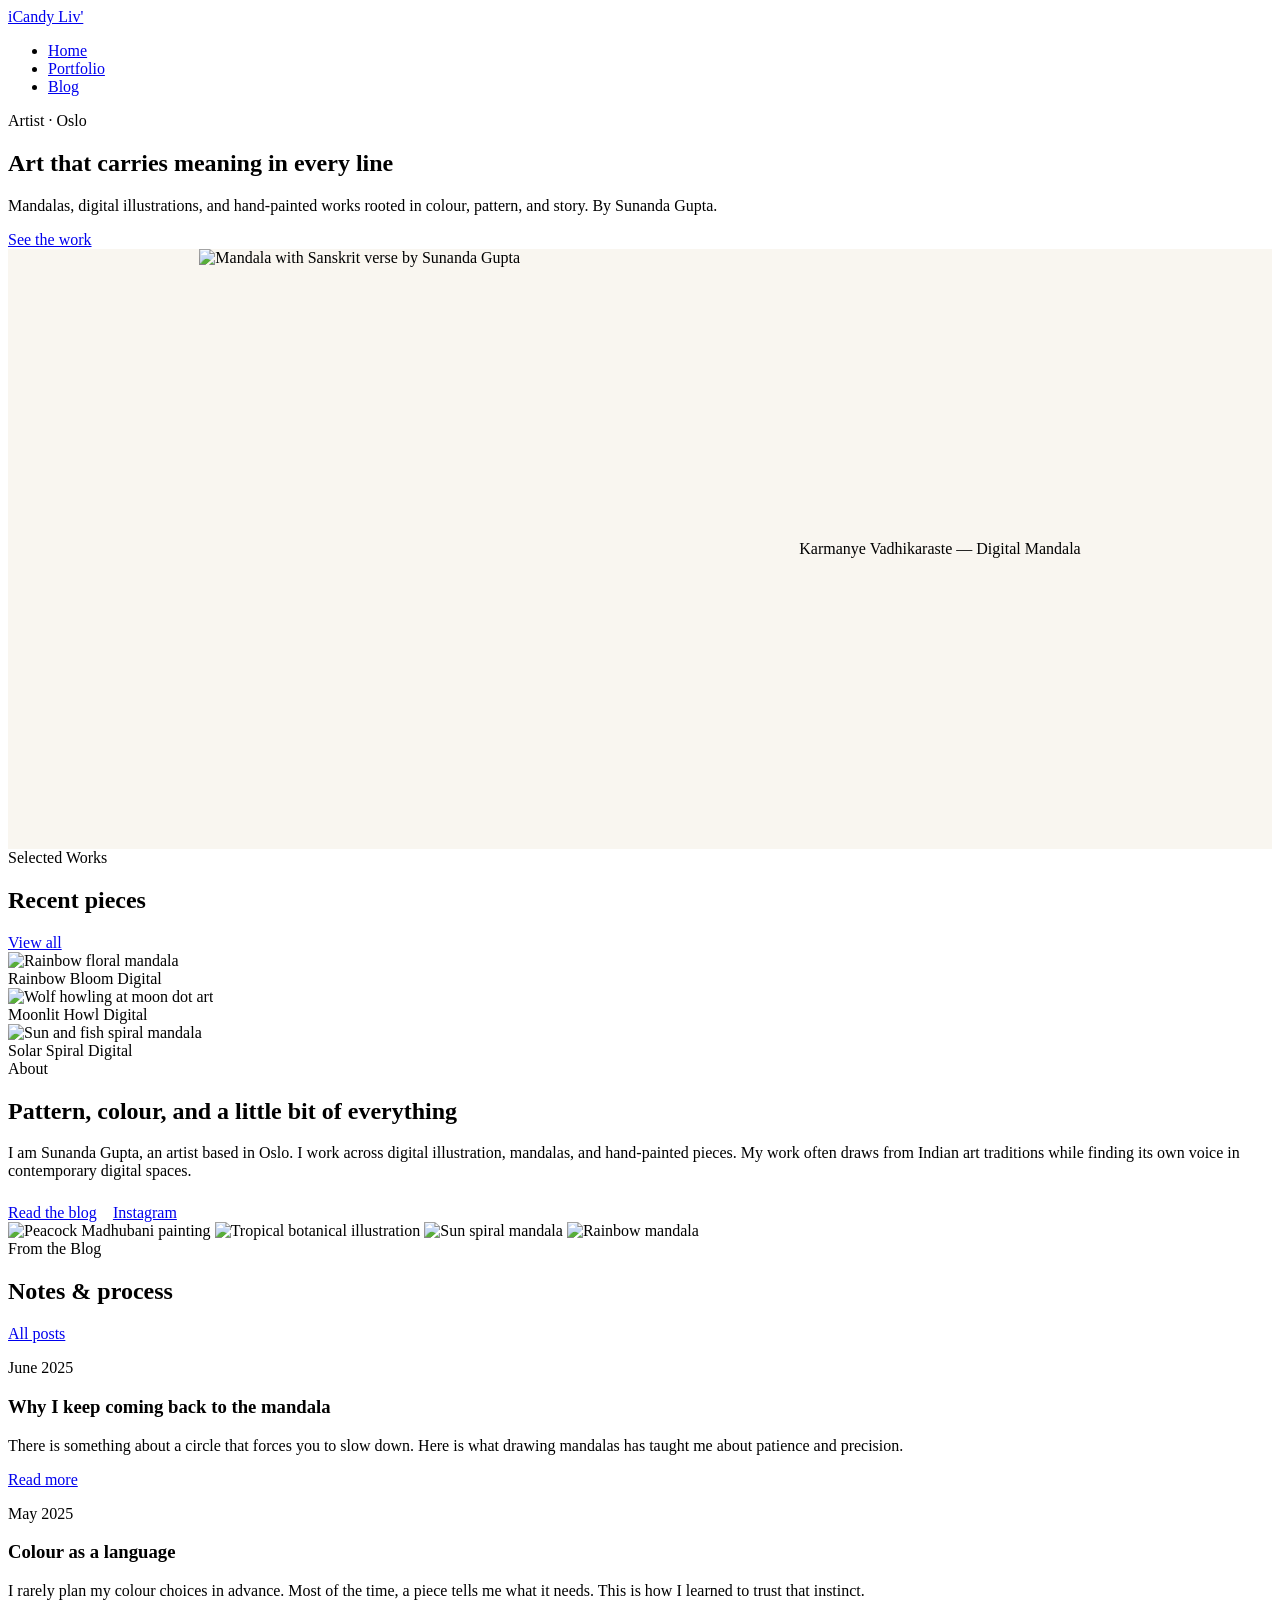
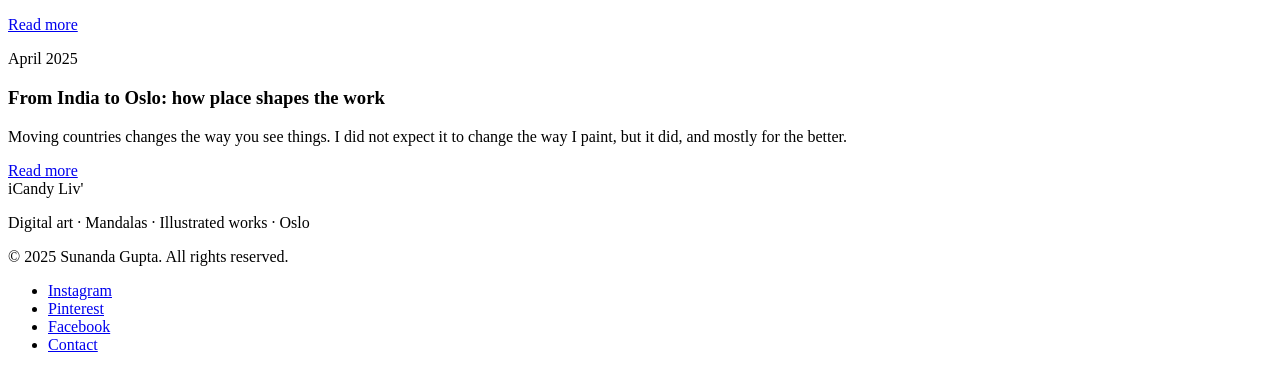
==== index.html @ 39a33617 "new changes with 4 new images" ====
<!DOCTYPE html>
<html lang="en">
<head>
  <meta charset="UTF-8" />
  <meta name="viewport" content="width=device-width, initial-scale=1.0" />
  <title>Sunanda Gupta — iCandy Liv' | Digital Art & Mandalas</title>
  <meta name="description" content="Digital art, mandalas, and illustrated works by Sunanda Gupta. Portfolio and blog." />
  <meta name="keywords" content="icandy liv, art, mandala, digital illustration, Sunanda Gupta, digital art, artwork" />
  <meta name="author" content="Sunanda Gupta" />
  <meta property="og:title" content="iCandy Liv' - Digital Art & Mandalas by Sunanda Gupta" />
  <meta property="og:description" content="Digital art, mandalas, and illustrated works by Sunanda Gupta. Portfolio and blog." />
  <meta property="og:url" content="https://sunandapgupta.github.io/IcandyLiv/" />
  <meta property="og:type" content="website" />
  <meta name="twitter:card" content="summary_large_image" />
  <meta name="twitter:title" content="iCandy Liv' - Digital Art & Mandalas" />
  <meta name="twitter:description" content="Digital art, mandalas, and illustrated works by Sunanda Gupta" />
  <link rel="preconnect" href="https://fonts.googleapis.com" />
  <link rel="preconnect" href="https://fonts.gstatic.com" crossorigin />
  <link href="https://fonts.googleapis.com/css2?family=Cormorant+Garamond:ital,wght@0,300;0,400;0,600;1,300;1,400&family=DM+Sans:wght@400;500;600&display=swap" rel="stylesheet" />
  <link rel="stylesheet" href="css/style.css" />
</head>
<body>

  <nav>
    <a href="index.html" class="nav-logo">iCandy Liv'</a>
    <ul class="nav-links">
      <li><a href="index.html" class="active">Home</a></li>
      <li><a href="portfolio.html">Portfolio</a></li>
      <li><a href="blog.html">Blog</a></li>
    </ul>
  </nav>

  <!-- HERO -->
  <section class="hero container">
    <div class="hero-text">
      <span class="eyebrow">Artist · Oslo</span>
      <h1>Art that carries meaning in every line</h1>
      <p>Mandalas, digital illustrations, and hand-painted works rooted in colour, pattern, and story. By Sunanda Gupta.</p>
      <a href="portfolio.html" class="btn btn-clay">See the work</a>
    </div>
    <div class="hero-image" style="display:flex;align-items:center;justify-content:center;background:#f9f6f0;">
      <div style="position:relative;width:100%;max-width:600px;aspect-ratio:1;">
        <img src="images/IMG_6797.jpg" alt="Mandala with Sanskrit verse by Sunanda Gupta" oncontextmenu="return false;" draggable="false" style="width:100%;height:100%;object-fit:contain;display:block;" />
      </div>
      <span class="art-label">Karmanye Vadhikaraste — Digital Mandala</span>
    </div>
  </section>

  <!-- SELECTED WORKS -->
  <section>
    <div class="container">
      <div class="section-header">
        <div>
          <span class="eyebrow">Selected Works</span>
          <h2>Recent pieces</h2>
        </div>
        <a href="portfolio.html" class="btn">View all</a>
      </div>

      <div class="portfolio-grid">
        <article class="art-card">
          <div class="art-thumb">
            <img src="images/IMG_007.jpg" alt="Rainbow floral mandala" style="width:100%;height:100%;object-fit:cover;" />
          </div>
          <div class="art-info">
            <span class="art-title">Rainbow Bloom</span>
            <span class="art-medium">Digital</span>
          </div>
        </article>

        <article class="art-card">
          <div class="art-thumb">
            <img src="images/IMG_4028.jpg" alt="Wolf howling at moon dot art" style="width:100%;height:100%;object-fit:cover;" />
          </div>
          <div class="art-info">
            <span class="art-title">Moonlit Howl</span>
            <span class="art-medium">Digital</span>
          </div>
        </article>

        <article class="art-card">
          <div class="art-thumb">
            <img src="images/IMG_6643.jpg" alt="Sun and fish spiral mandala" style="width:100%;height:100%;object-fit:cover;" />
          </div>
          <div class="art-info">
            <span class="art-title">Solar Spiral</span>
            <span class="art-medium">Digital</span>
          </div>
        </article>
      </div>
    </div>
  </section>

  <!-- ABOUT STRIP -->
  <div class="about-strip">
    <div class="container">
      <div>
        <span class="eyebrow">About</span>
        <h2>Pattern, colour, and a little bit of everything</h2>
        <p>I am Sunanda Gupta, an artist based in Oslo. I work across digital illustration, mandalas, and hand-painted pieces. My work often draws from Indian art traditions while finding its own voice in contemporary digital spaces.</p>
        <div style="display:flex;gap:1rem;flex-wrap:wrap;margin-top:1.5rem;">
          <a href="blog.html" class="btn">Read the blog</a>
          <a href="https://www.instagram.com/icandyliv/" target="_blank" rel="noopener" class="btn">Instagram</a>
        </div>
      </div>
      <div class="about-media">
        <img src="images/IMG_0175.jpg" alt="Peacock Madhubani painting" style="width:100%;aspect-ratio:1;object-fit:cover;" />
        <img src="images/IMG_6646.jpg" alt="Tropical botanical illustration" style="width:100%;aspect-ratio:1;object-fit:cover;" />
        <img src="images/IMG_6643.jpg" alt="Sun spiral mandala" style="width:100%;aspect-ratio:1;object-fit:cover;" />
        <img src="images/IMG_007.jpg" alt="Rainbow mandala" style="width:100%;aspect-ratio:1;object-fit:cover;" />
      </div>
    </div>
  </div>

  <!-- BLOG PREVIEW -->
  <section>
    <div class="container">
      <div class="section-header">
        <div>
          <span class="eyebrow">From the Blog</span>
          <h2>Notes &amp; process</h2>
        </div>
        <a href="blog.html" class="btn">All posts</a>
      </div>

      <div class="blog-grid">
        <article class="blog-card">
          <p class="blog-date">June 2025</p>
          <h3>Why I keep coming back to the mandala</h3>
          <p>There is something about a circle that forces you to slow down. Here is what drawing mandalas has taught me about patience and precision.</p>
          <a href="blog/post-1.html" class="read-more">Read more</a>
        </article>

        <article class="blog-card">
          <p class="blog-date">May 2025</p>
          <h3>Colour as a language</h3>
          <p>I rarely plan my colour choices in advance. Most of the time, a piece tells me what it needs. This is how I learned to trust that instinct.</p>
          <a href="blog/post-2.html" class="read-more">Read more</a>
        </article>

        <article class="blog-card">
          <p class="blog-date">April 2025</p>
          <h3>From India to Oslo: how place shapes the work</h3>
          <p>Moving countries changes the way you see things. I did not expect it to change the way I paint, but it did, and mostly for the better.</p>
          <a href="blog/post-3.html" class="read-more">Read more</a>
        </article>
      </div>
    </div>
  </section>

  <!-- FOOTER -->
  <footer>
    <div class="container">
      <div class="footer-logo">iCandy Liv'</div>
      <p class="footer-tagline">Digital art · Mandalas · Illustrated works · Oslo</p>
      <div class="footer-inner">
        <span class="copyright">© 2025 Sunanda Gupta. All rights reserved.</span>
        <ul class="footer-links">
          <li><a href="https://www.instagram.com/icandyliv/" target="_blank" rel="noopener">Instagram</a></li>
          <li><a href="https://no.pinterest.com/guptasunanda19/" target="_blank" rel="noopener">Pinterest</a></li>
          <li><a href="https://www.facebook.com/icandyliv/" target="_blank" rel="noopener">Facebook</a></li>
          <li><a href="mailto:icandyliv@gmail.com">Contact</a></li>
        </ul>
      </div>
    </div>
  </footer>

<script>document.querySelectorAll("img").forEach(img=>{img.addEventListener("contextmenu",e=>e.preventDefault());img.setAttribute("draggable","false");});</script>
</body>
</html>
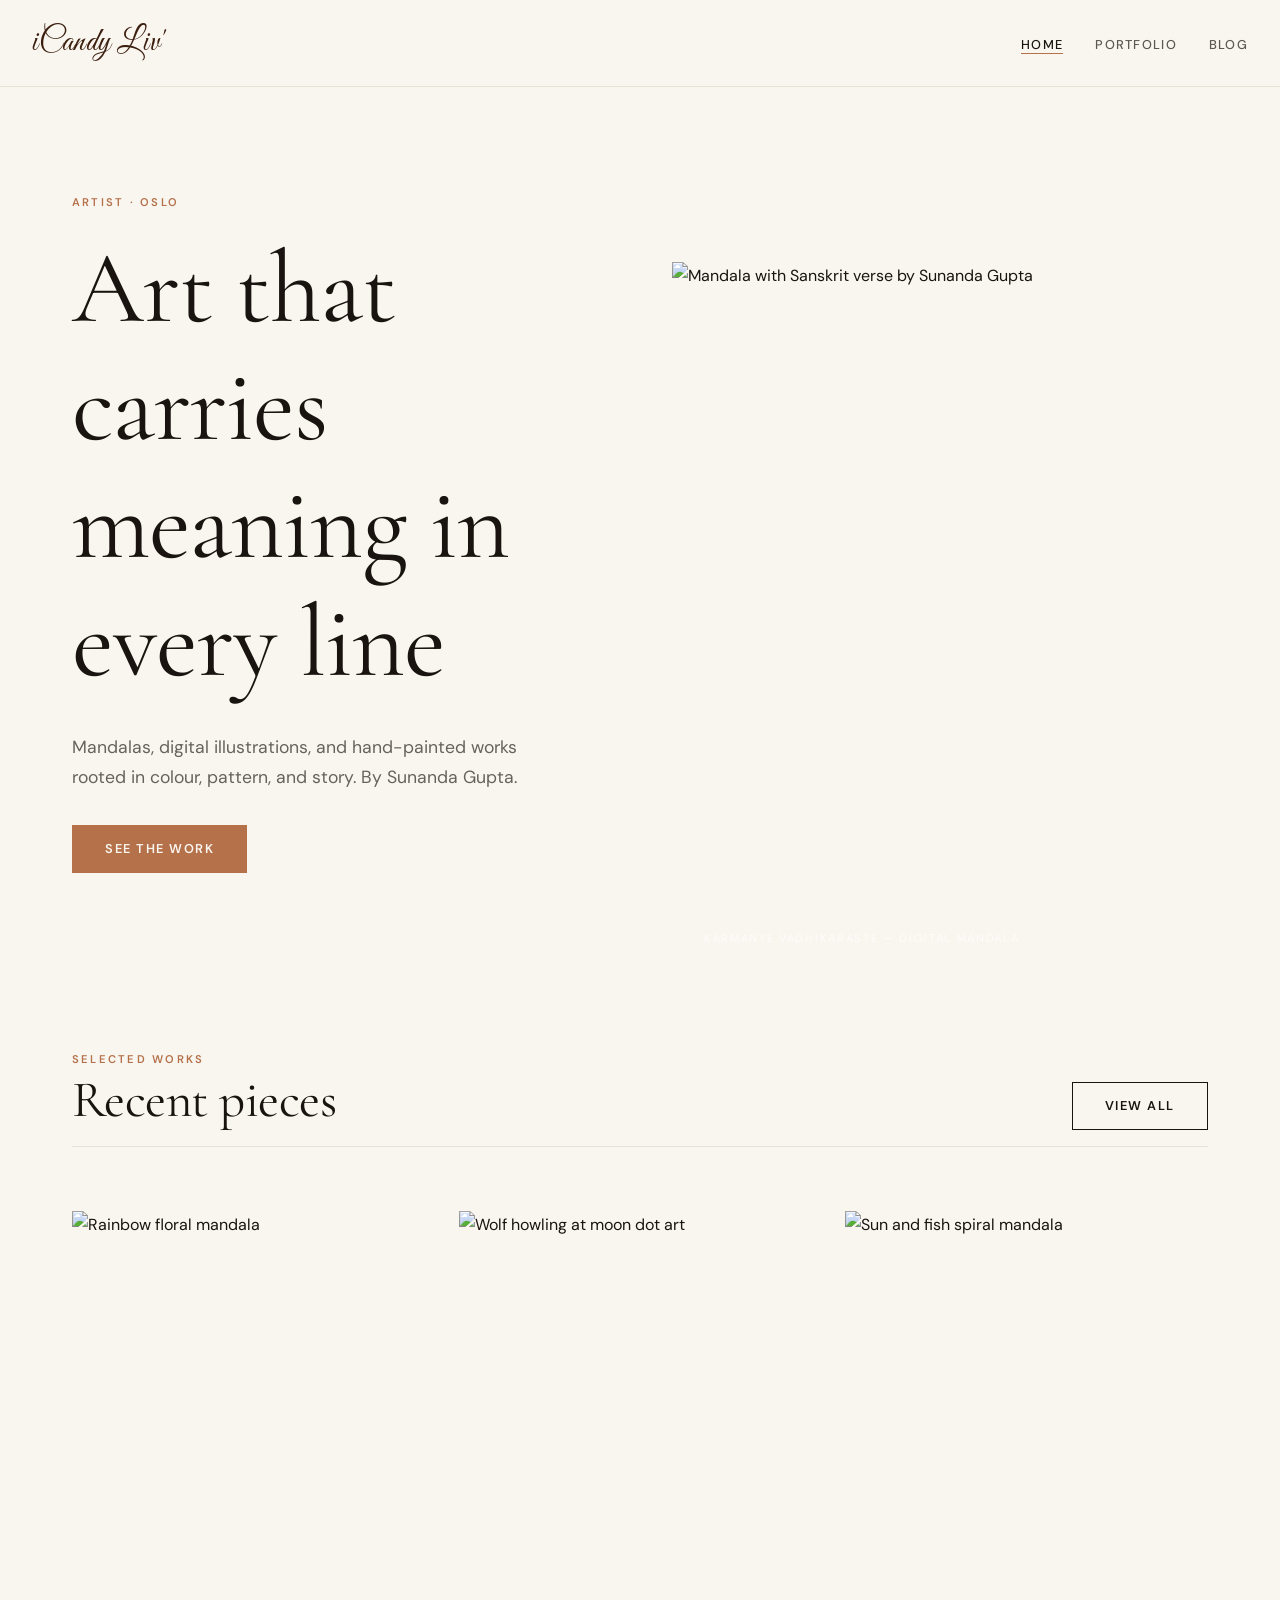
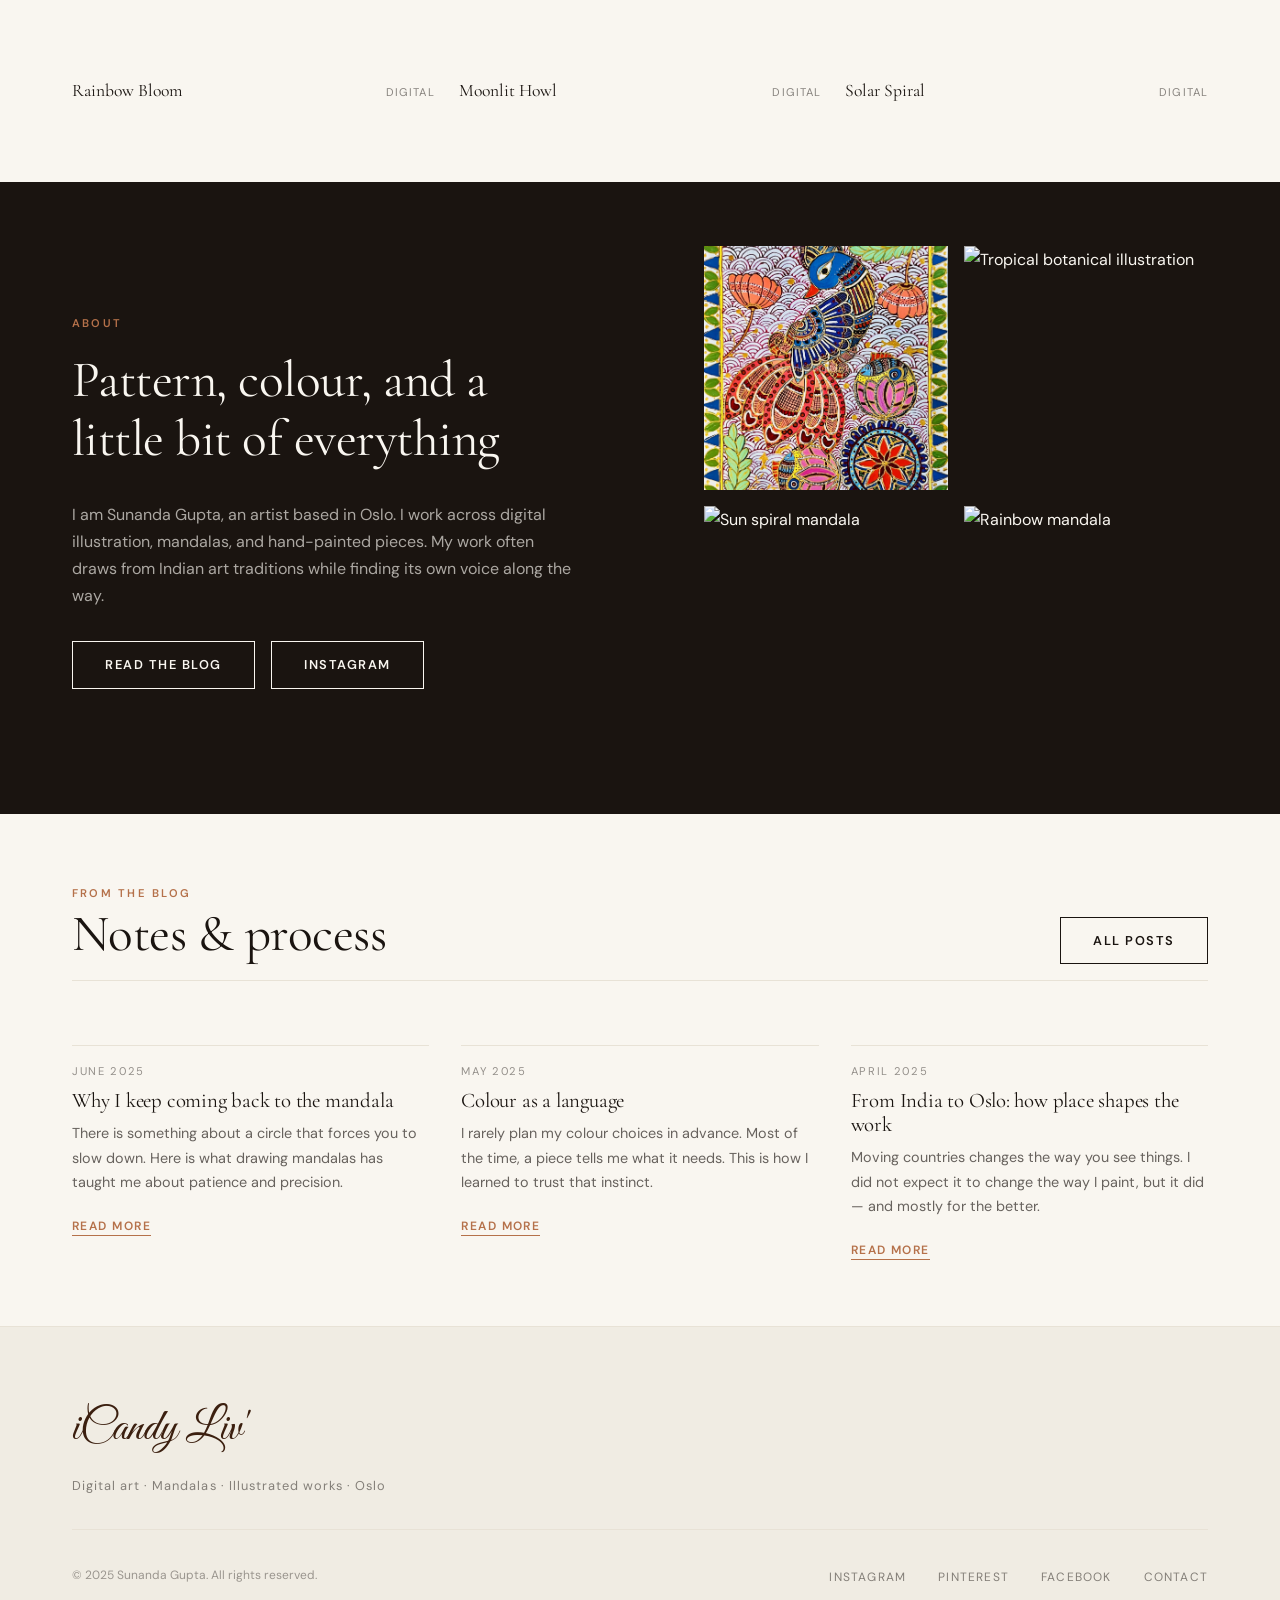
==== commit 8f24644f: "new changes with font and spelling" ====
--- a/index.html
+++ b/index.html
@@ -3,20 +3,12 @@
 <head>
   <meta charset="UTF-8" />
   <meta name="viewport" content="width=device-width, initial-scale=1.0" />
-  <title>Sunanda Gupta — iCandy Liv' | Digital Art & Mandalas</title>
+  <title>Sunanda Gupta — iCandy Liv'</title>
   <meta name="description" content="Digital art, mandalas, and illustrated works by Sunanda Gupta. Portfolio and blog." />
-  <meta name="keywords" content="icandy liv, art, mandala, digital illustration, Sunanda Gupta, digital art, artwork" />
-  <meta name="author" content="Sunanda Gupta" />
-  <meta property="og:title" content="iCandy Liv' - Digital Art & Mandalas by Sunanda Gupta" />
-  <meta property="og:description" content="Digital art, mandalas, and illustrated works by Sunanda Gupta. Portfolio and blog." />
-  <meta property="og:url" content="https://sunandapgupta.github.io/IcandyLiv/" />
-  <meta property="og:type" content="website" />
-  <meta name="twitter:card" content="summary_large_image" />
-  <meta name="twitter:title" content="iCandy Liv' - Digital Art & Mandalas" />
-  <meta name="twitter:description" content="Digital art, mandalas, and illustrated works by Sunanda Gupta" />
   <link rel="preconnect" href="https://fonts.googleapis.com" />
   <link rel="preconnect" href="https://fonts.gstatic.com" crossorigin />
-  <link href="https://fonts.googleapis.com/css2?family=Cormorant+Garamond:ital,wght@0,300;0,400;0,600;1,300;1,400&family=DM+Sans:wght@400;500;600&display=swap" rel="stylesheet" />
+  <link rel="preconnect" href="https://fonts.gstatic.com" crossorigin />
+  <link href="https://fonts.googleapis.com/css2?family=Great+Vibes&family=Cormorant+Garamond:ital,wght@0,300;0,400;0,600;1,300;1,400&family=DM+Sans:wght@400;500;600&display=swap" rel="stylesheet" />
   <link rel="stylesheet" href="css/style.css" />
 </head>
 <body>
@@ -40,7 +32,7 @@
     </div>
     <div class="hero-image" style="display:flex;align-items:center;justify-content:center;background:#f9f6f0;">
       <div style="position:relative;width:100%;max-width:600px;aspect-ratio:1;">
-        <img src="images/IMG_6797.jpg" alt="Mandala with Sanskrit verse by Sunanda Gupta" oncontextmenu="return false;" draggable="false" style="width:100%;height:100%;object-fit:contain;display:block;" />
+        <img src="images/IMG_6797.jpg" alt="Mandala with Sanskrit verse by Sunanda Gupta" oncontextmenu="return false;" draggable="false" style="width:100%;height:100%;object-fit:contain;display:block;pointer-events:none;" />
       </div>
       <span class="art-label">Karmanye Vadhikaraste — Digital Mandala</span>
     </div>
@@ -97,7 +89,7 @@
       <div>
         <span class="eyebrow">About</span>
         <h2>Pattern, colour, and a little bit of everything</h2>
-        <p>I am Sunanda Gupta, an artist based in Oslo. I work across digital illustration, mandalas, and hand-painted pieces. My work often draws from Indian art traditions while finding its own voice in contemporary digital spaces.</p>
+        <p>I am Sunanda Gupta, an artist based in Oslo. I work across digital illustration, mandalas, and hand-painted pieces. My work often draws from Indian art traditions while finding its own voice along the way.</p>
         <div style="display:flex;gap:1rem;flex-wrap:wrap;margin-top:1.5rem;">
           <a href="blog.html" class="btn">Read the blog</a>
           <a href="https://www.instagram.com/icandyliv/" target="_blank" rel="noopener" class="btn">Instagram</a>
@@ -141,7 +133,7 @@
         <article class="blog-card">
           <p class="blog-date">April 2025</p>
           <h3>From India to Oslo: how place shapes the work</h3>
-          <p>Moving countries changes the way you see things. I did not expect it to change the way I paint, but it did, and mostly for the better.</p>
+          <p>Moving countries changes the way you see things. I did not expect it to change the way I paint, but it did — and mostly for the better.</p>
           <a href="blog/post-3.html" class="read-more">Read more</a>
         </article>
       </div>
--- a/css/style.css
+++ b/css/style.css
@@ -0,0 +1,527 @@
+/* =========================================
+   DESIGN TOKENS
+   ========================================= */
+:root {
+  --ink: #1a1410;
+  --paper: #f9f6f0;
+  --dust: #e8e2d6;
+  --clay: #b5714a;
+  --mist: #8a9ba8;
+  --soft: #f0ece3;
+
+  --font-display: 'Cormorant Garamond', Georgia, serif;
+  --font-logo: 'Great Vibes', cursive;
+  --font-body: 'DM Sans', system-ui, sans-serif;
+
+  --space-xs: 0.5rem;
+  --space-sm: 1rem;
+  --space-md: 2rem;
+  --space-lg: 4rem;
+  --space-xl: 8rem;
+
+  --max-width: 1200px;
+  --radius: 2px;
+}
+
+/* =========================================
+   RESET & BASE
+   ========================================= */
+*, *::before, *::after { box-sizing: border-box; margin: 0; padding: 0; }
+
+html { scroll-behavior: smooth; }
+
+body {
+  font-family: var(--font-body);
+  background: var(--paper);
+  color: var(--ink);
+  font-size: 1rem;
+  line-height: 1.7;
+  -webkit-font-smoothing: antialiased;
+}
+
+img { display: block; max-width: 100%; }
+a { color: inherit; text-decoration: none; }
+
+/* =========================================
+   TYPOGRAPHY
+   ========================================= */
+h1, h2, h3, h4 {
+  font-family: var(--font-display);
+  font-weight: 400;
+  line-height: 1.15;
+  letter-spacing: -0.01em;
+}
+
+h1 { font-size: clamp(3rem, 8vw, 6.5rem); }
+h2 { font-size: clamp(2rem, 4vw, 3.5rem); }
+h3 { font-size: clamp(1.4rem, 2.5vw, 2rem); }
+
+.eyebrow {
+  font-family: var(--font-body);
+  font-size: 0.7rem;
+  font-weight: 600;
+  letter-spacing: 0.2em;
+  text-transform: uppercase;
+  color: var(--clay);
+}
+
+/* =========================================
+   LAYOUT
+   ========================================= */
+.container {
+  max-width: var(--max-width);
+  margin: 0 auto;
+  padding: 0 var(--space-md);
+}
+
+section { padding: var(--space-lg) 0; }
+
+/* =========================================
+   NAVIGATION
+   ========================================= */
+nav {
+  position: fixed;
+  top: 0;
+  left: 0;
+  right: 0;
+  z-index: 100;
+  padding: var(--space-sm) var(--space-md);
+  display: flex;
+  justify-content: space-between;
+  align-items: center;
+  background: rgba(249, 246, 240, 0.92);
+  backdrop-filter: blur(10px);
+  border-bottom: 1px solid var(--dust);
+}
+
+.nav-logo {
+  font-family: var(--font-logo);
+  font-size: 2rem;
+  color: #3b1f0f;
+  letter-spacing: 0.02em;
+}
+
+.nav-links {
+  display: flex;
+  gap: var(--space-md);
+  list-style: none;
+}
+
+.nav-links a {
+  font-size: 0.8rem;
+  font-weight: 500;
+  letter-spacing: 0.1em;
+  text-transform: uppercase;
+  color: var(--ink);
+  opacity: 0.7;
+  transition: opacity 0.2s;
+}
+
+.nav-links a:hover,
+.nav-links a.active { opacity: 1; }
+
+.nav-links a.active { border-bottom: 1.5px solid var(--clay); }
+
+/* =========================================
+   HERO
+   ========================================= */
+.hero {
+  min-height: 100vh;
+  display: grid;
+  grid-template-columns: 1fr 1fr;
+  align-items: center;
+  gap: var(--space-lg);
+  padding-top: 80px;
+}
+
+.hero-text { padding: var(--space-lg) 0; }
+
+.hero-text h1 {
+  margin: var(--space-sm) 0 var(--space-md);
+}
+
+.hero-text p {
+  font-size: 1.1rem;
+  color: var(--ink);
+  opacity: 0.65;
+  max-width: 40ch;
+  margin-bottom: var(--space-md);
+}
+
+.hero-image {
+  position: relative;
+  height: 100vh;
+  overflow: hidden;
+}
+
+.hero-image .placeholder-art {
+  width: 100%;
+  height: 100%;
+  background: linear-gradient(135deg, #d4a574 0%, #8a6540 30%, #3d2b1f 60%, #b5714a 100%);
+  position: relative;
+  display: flex;
+  align-items: center;
+  justify-content: center;
+}
+
+.hero-image .placeholder-art::after {
+  content: '';
+  position: absolute;
+  inset: 0;
+  background: url("data:image/svg+xml,%3Csvg viewBox='0 0 200 200' xmlns='http://www.w3.org/2000/svg'%3E%3Cfilter id='noise'%3E%3CfeTurbulence type='fractalNoise' baseFrequency='0.9' numOctaves='4' stitchTiles='stitch'/%3E%3C/filter%3E%3Crect width='100%25' height='100%25' filter='url(%23noise)' opacity='0.15'/%3E%3C/svg%3E");
+  opacity: 0.4;
+  mix-blend-mode: overlay;
+}
+
+.art-label {
+  position: absolute;
+  bottom: var(--space-md);
+  left: var(--space-md);
+  color: rgba(255,255,255,0.7);
+  font-size: 0.7rem;
+  letter-spacing: 0.15em;
+  text-transform: uppercase;
+}
+
+/* =========================================
+   BUTTONS
+   ========================================= */
+.btn {
+  display: inline-block;
+  padding: 0.75rem 2rem;
+  font-size: 0.8rem;
+  font-weight: 600;
+  letter-spacing: 0.12em;
+  text-transform: uppercase;
+  border: 1.5px solid var(--ink);
+  transition: all 0.2s;
+  cursor: pointer;
+}
+
+.btn:hover {
+  background: var(--ink);
+  color: var(--paper);
+}
+
+.btn-clay {
+  background: var(--clay);
+  color: var(--paper);
+  border-color: var(--clay);
+}
+
+.btn-clay:hover {
+  background: var(--ink);
+  border-color: var(--ink);
+  color: var(--paper);
+}
+
+/* =========================================
+   PORTFOLIO GRID
+   ========================================= */
+.section-header {
+  display: flex;
+  justify-content: space-between;
+  align-items: flex-end;
+  margin-bottom: var(--space-lg);
+  padding-bottom: var(--space-sm);
+  border-bottom: 1px solid var(--dust);
+}
+
+.portfolio-grid {
+  display: grid;
+  grid-template-columns: repeat(3, 1fr);
+  gap: 1.5rem;
+}
+
+.portfolio-grid.large {
+  grid-template-columns: repeat(2, 1fr);
+  gap: 2rem;
+}
+
+.art-card {
+  position: relative;
+  overflow: hidden;
+  cursor: pointer;
+}
+
+.art-card .art-thumb {
+  aspect-ratio: 4/5;
+  overflow: hidden;
+}
+
+.art-card .art-thumb .color-block {
+  width: 100%;
+  height: 100%;
+  transition: transform 0.5s cubic-bezier(0.25, 0.46, 0.45, 0.94);
+}
+
+.art-card:hover .color-block { transform: scale(1.04); }
+
+.art-card .art-info {
+  padding: 0.75rem 0;
+  display: flex;
+  justify-content: space-between;
+  align-items: baseline;
+}
+
+.art-card .art-title {
+  font-family: var(--font-display);
+  font-size: 1.1rem;
+}
+
+.art-card .art-medium {
+  font-size: 0.7rem;
+  letter-spacing: 0.1em;
+  text-transform: uppercase;
+  opacity: 0.5;
+}
+
+/* Art color palettes for placeholder images */
+.c1 { background: linear-gradient(160deg, #c9956a, #7a4f3a, #2d1f15); }
+.c2 { background: linear-gradient(200deg, #8faab8, #4a6b7a, #1c3040); }
+.c3 { background: linear-gradient(140deg, #d4b896, #9c6e4a, #5c3a22); }
+.c4 { background: linear-gradient(170deg, #b8c9a8, #6b8a5e, #2d4228); }
+.c5 { background: linear-gradient(150deg, #c8a8b8, #8a5a7a, #3d1f30); }
+.c6 { background: linear-gradient(180deg, #d4c496, #a08840, #5c4a10); }
+
+/* =========================================
+   ABOUT STRIP
+   ========================================= */
+.about-strip {
+  background: var(--ink);
+  color: var(--paper);
+  padding: var(--space-lg) 0;
+}
+
+.about-strip .container {
+  display: grid;
+  grid-template-columns: 1fr 1fr;
+  gap: var(--space-xl);
+  align-items: center;
+}
+
+.about-strip h2 { color: var(--paper); margin: var(--space-sm) 0 var(--space-md); }
+.about-strip p { opacity: 0.65; margin-bottom: var(--space-md); }
+.about-strip .btn { border-color: var(--paper); color: var(--paper); }
+.about-strip .btn:hover { background: var(--paper); color: var(--ink); }
+
+.about-media {
+  display: grid;
+  grid-template-columns: 1fr 1fr;
+  gap: 1rem;
+}
+
+.about-swatch {
+  aspect-ratio: 1;
+  border-radius: var(--radius);
+}
+
+/* =========================================
+   BLOG SECTION
+   ========================================= */
+.blog-grid {
+  display: grid;
+  grid-template-columns: repeat(3, 1fr);
+  gap: var(--space-md);
+}
+
+.blog-card {
+  border-top: 1.5px solid var(--dust);
+  padding-top: var(--space-sm);
+}
+
+.blog-card .blog-date {
+  font-size: 0.7rem;
+  letter-spacing: 0.15em;
+  text-transform: uppercase;
+  opacity: 0.45;
+  margin-bottom: var(--space-xs);
+}
+
+.blog-card h3 {
+  font-size: 1.3rem;
+  margin-bottom: var(--space-xs);
+  transition: color 0.2s;
+}
+
+.blog-card:hover h3 { color: var(--clay); }
+
+.blog-card p {
+  font-size: 0.9rem;
+  opacity: 0.65;
+  margin-bottom: var(--space-sm);
+}
+
+.read-more {
+  font-size: 0.75rem;
+  font-weight: 600;
+  letter-spacing: 0.12em;
+  text-transform: uppercase;
+  color: var(--clay);
+  border-bottom: 1px solid var(--clay);
+  padding-bottom: 1px;
+}
+
+/* =========================================
+   FOOTER
+   ========================================= */
+footer {
+  background: var(--soft);
+  border-top: 1px solid var(--dust);
+  padding: var(--space-lg) 0 var(--space-md);
+}
+
+.footer-inner {
+  display: flex;
+  justify-content: space-between;
+  align-items: center;
+  padding-top: var(--space-md);
+  border-top: 1px solid var(--dust);
+  margin-top: var(--space-md);
+}
+
+.footer-logo {
+  font-family: var(--font-logo);
+  font-size: 2.8rem;
+  color: #3b1f0f;
+  margin-bottom: var(--space-xs);
+}
+
+.footer-tagline {
+  font-size: 0.8rem;
+  opacity: 0.5;
+  letter-spacing: 0.08em;
+}
+
+.footer-links {
+  list-style: none;
+  display: flex;
+  gap: var(--space-md);
+}
+
+.footer-links a {
+  font-size: 0.75rem;
+  letter-spacing: 0.1em;
+  text-transform: uppercase;
+  opacity: 0.5;
+  transition: opacity 0.2s;
+}
+
+.footer-links a:hover { opacity: 1; }
+
+.copyright {
+  font-size: 0.75rem;
+  opacity: 0.4;
+}
+
+/* =========================================
+   PAGE HEADER (portfolio/blog pages)
+   ========================================= */
+.page-header {
+  padding-top: calc(80px + var(--space-lg));
+  padding-bottom: var(--space-lg);
+  border-bottom: 1px solid var(--dust);
+  margin-bottom: var(--space-lg);
+}
+
+.page-header h1 {
+  font-size: clamp(2.5rem, 6vw, 5rem);
+  margin: var(--space-xs) 0 var(--space-sm);
+}
+
+.page-header p {
+  font-size: 1.1rem;
+  opacity: 0.6;
+  max-width: 50ch;
+}
+
+/* =========================================
+   FILTER TABS
+   ========================================= */
+.filter-tabs {
+  display: flex;
+  gap: var(--space-sm);
+  margin-bottom: var(--space-lg);
+  flex-wrap: wrap;
+}
+
+.filter-tab {
+  font-size: 0.75rem;
+  font-weight: 600;
+  letter-spacing: 0.1em;
+  text-transform: uppercase;
+  padding: 0.4rem 1.2rem;
+  border: 1.5px solid var(--dust);
+  cursor: pointer;
+  transition: all 0.2s;
+  background: none;
+  font-family: var(--font-body);
+}
+
+.filter-tab:hover,
+.filter-tab.active {
+  background: var(--ink);
+  color: var(--paper);
+  border-color: var(--ink);
+}
+
+/* =========================================
+   BLOG POST PAGE
+   ========================================= */
+.blog-post {
+  max-width: 680px;
+  margin: 0 auto;
+  padding-top: calc(80px + var(--space-lg));
+  padding-bottom: var(--space-xl);
+}
+
+.blog-post h1 {
+  font-size: clamp(2rem, 5vw, 4rem);
+  margin: var(--space-sm) 0 var(--space-md);
+}
+
+.post-meta {
+  display: flex;
+  gap: var(--space-md);
+  font-size: 0.75rem;
+  letter-spacing: 0.1em;
+  text-transform: uppercase;
+  opacity: 0.5;
+  margin-bottom: var(--space-lg);
+  padding-bottom: var(--space-md);
+  border-bottom: 1px solid var(--dust);
+}
+
+.blog-post .post-body h2 {
+  font-size: 1.8rem;
+  margin: var(--space-md) 0 var(--space-sm);
+}
+
+.blog-post .post-body p { margin-bottom: var(--space-sm); opacity: 0.8; }
+
+.blog-post .post-image {
+  width: 100%;
+  aspect-ratio: 16/9;
+  margin: var(--space-md) 0;
+}
+
+/* =========================================
+   RESPONSIVE
+   ========================================= */
+@media (max-width: 900px) {
+  .hero { grid-template-columns: 1fr; }
+  .hero-image { height: 60vw; }
+  .portfolio-grid { grid-template-columns: repeat(2, 1fr); }
+  .blog-grid { grid-template-columns: repeat(2, 1fr); }
+  .about-strip .container { grid-template-columns: 1fr; gap: var(--space-lg); }
+}
+
+@media (max-width: 600px) {
+  .portfolio-grid, .portfolio-grid.large, .blog-grid { grid-template-columns: 1fr; }
+  .nav-links { gap: var(--space-sm); }
+  .section-header { flex-direction: column; align-items: flex-start; gap: var(--space-sm); }
+}
+
+@media (prefers-reduced-motion: reduce) {
+  * { transition: none !important; transform: none !important; }
+}
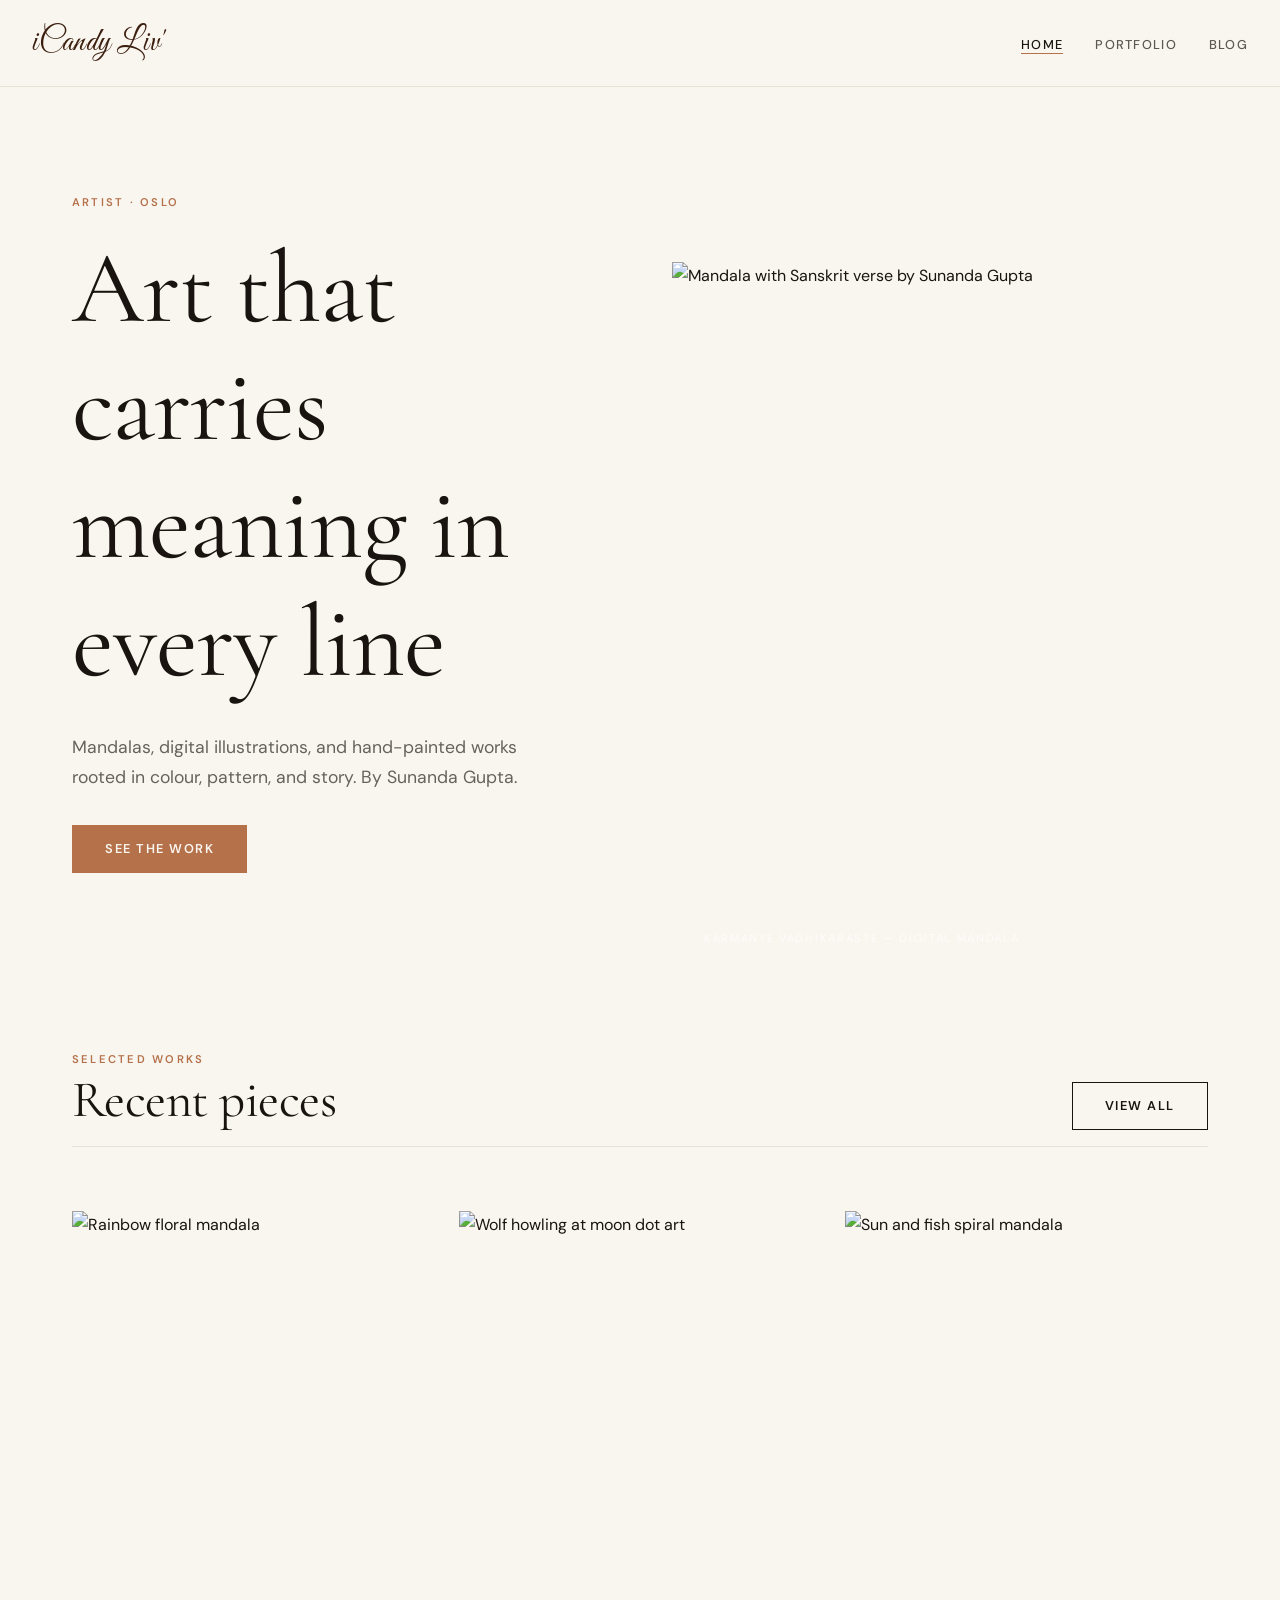
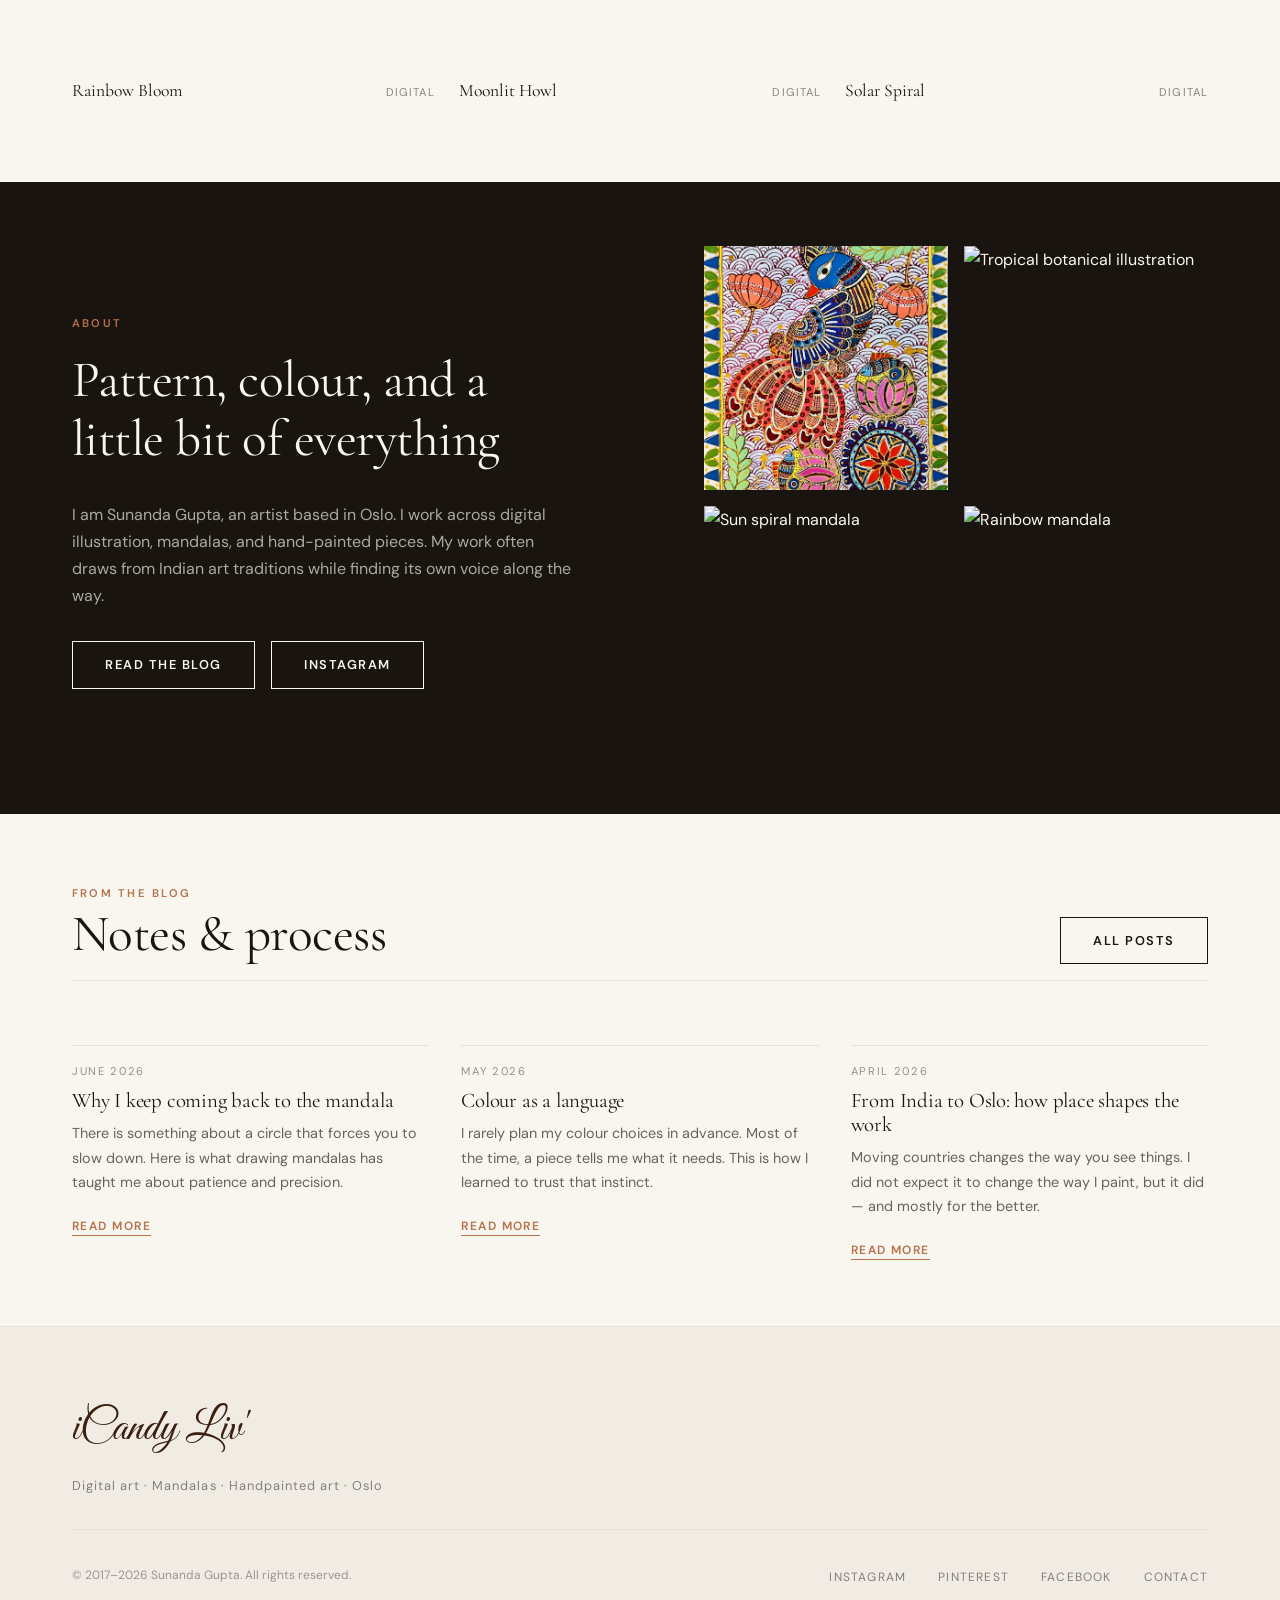
==== commit 210c81c2: "added since 2017 for copyright" ====
--- a/index.html
+++ b/index.html
@@ -2,9 +2,18 @@
 <html lang="en">
 <head>
   <meta charset="UTF-8" />
+  <link rel="icon" type="image/x-icon" href="favicon.ico" />
+  <link rel="icon" type="image/png" sizes="32x32" href="favicon-32.png" />
+  <link rel="apple-touch-icon" sizes="180x180" href="apple-touch-icon.png" />
   <meta name="viewport" content="width=device-width, initial-scale=1.0" />
   <title>Sunanda Gupta — iCandy Liv'</title>
-  <meta name="description" content="Digital art, mandalas, and illustrated works by Sunanda Gupta. Portfolio and blog." />
+  <meta name="description" content="Digital art, mandalas and handpainted works by Sunanda Gupta, based in Oslo. Explore the portfolio and read about the process behind each piece." />
+  <meta property="og:title" content="iCandy Liv' — Sunanda Gupta" />
+  <meta property="og:description" content="Digital art, mandalas and handpainted works by Sunanda Gupta, based in Oslo." />
+  <meta property="og:image" content="https://sunandapgupta.github.io/IcandyLiv/images/IMG_6797.jpg" />
+  <meta property="og:url" content="https://sunandapgupta.github.io/IcandyLiv/" />
+  <meta property="og:type" content="website" />
+  <meta property="og:site_name" content="iCandy Liv'" />
   <link rel="preconnect" href="https://fonts.googleapis.com" />
   <link rel="preconnect" href="https://fonts.gstatic.com" crossorigin />
   <link rel="preconnect" href="https://fonts.gstatic.com" crossorigin />
@@ -117,21 +126,21 @@
 
       <div class="blog-grid">
         <article class="blog-card">
-          <p class="blog-date">June 2025</p>
+          <p class="blog-date">June 2026</p>
           <h3>Why I keep coming back to the mandala</h3>
           <p>There is something about a circle that forces you to slow down. Here is what drawing mandalas has taught me about patience and precision.</p>
           <a href="blog/post-1.html" class="read-more">Read more</a>
         </article>
 
         <article class="blog-card">
-          <p class="blog-date">May 2025</p>
+          <p class="blog-date">May 2026</p>
           <h3>Colour as a language</h3>
           <p>I rarely plan my colour choices in advance. Most of the time, a piece tells me what it needs. This is how I learned to trust that instinct.</p>
           <a href="blog/post-2.html" class="read-more">Read more</a>
         </article>
 
         <article class="blog-card">
-          <p class="blog-date">April 2025</p>
+          <p class="blog-date">April 2026</p>
           <h3>From India to Oslo: how place shapes the work</h3>
           <p>Moving countries changes the way you see things. I did not expect it to change the way I paint, but it did — and mostly for the better.</p>
           <a href="blog/post-3.html" class="read-more">Read more</a>
@@ -144,9 +153,9 @@
   <footer>
     <div class="container">
       <div class="footer-logo">iCandy Liv'</div>
-      <p class="footer-tagline">Digital art · Mandalas · Illustrated works · Oslo</p>
+      <p class="footer-tagline">Digital art · Mandalas · Handpainted art · Oslo</p>
       <div class="footer-inner">
-        <span class="copyright">© 2025 Sunanda Gupta. All rights reserved.</span>
+        <span class="copyright">© 2017–2026 Sunanda Gupta. All rights reserved.</span>
         <ul class="footer-links">
           <li><a href="https://www.instagram.com/icandyliv/" target="_blank" rel="noopener">Instagram</a></li>
           <li><a href="https://no.pinterest.com/guptasunanda19/" target="_blank" rel="noopener">Pinterest</a></li>
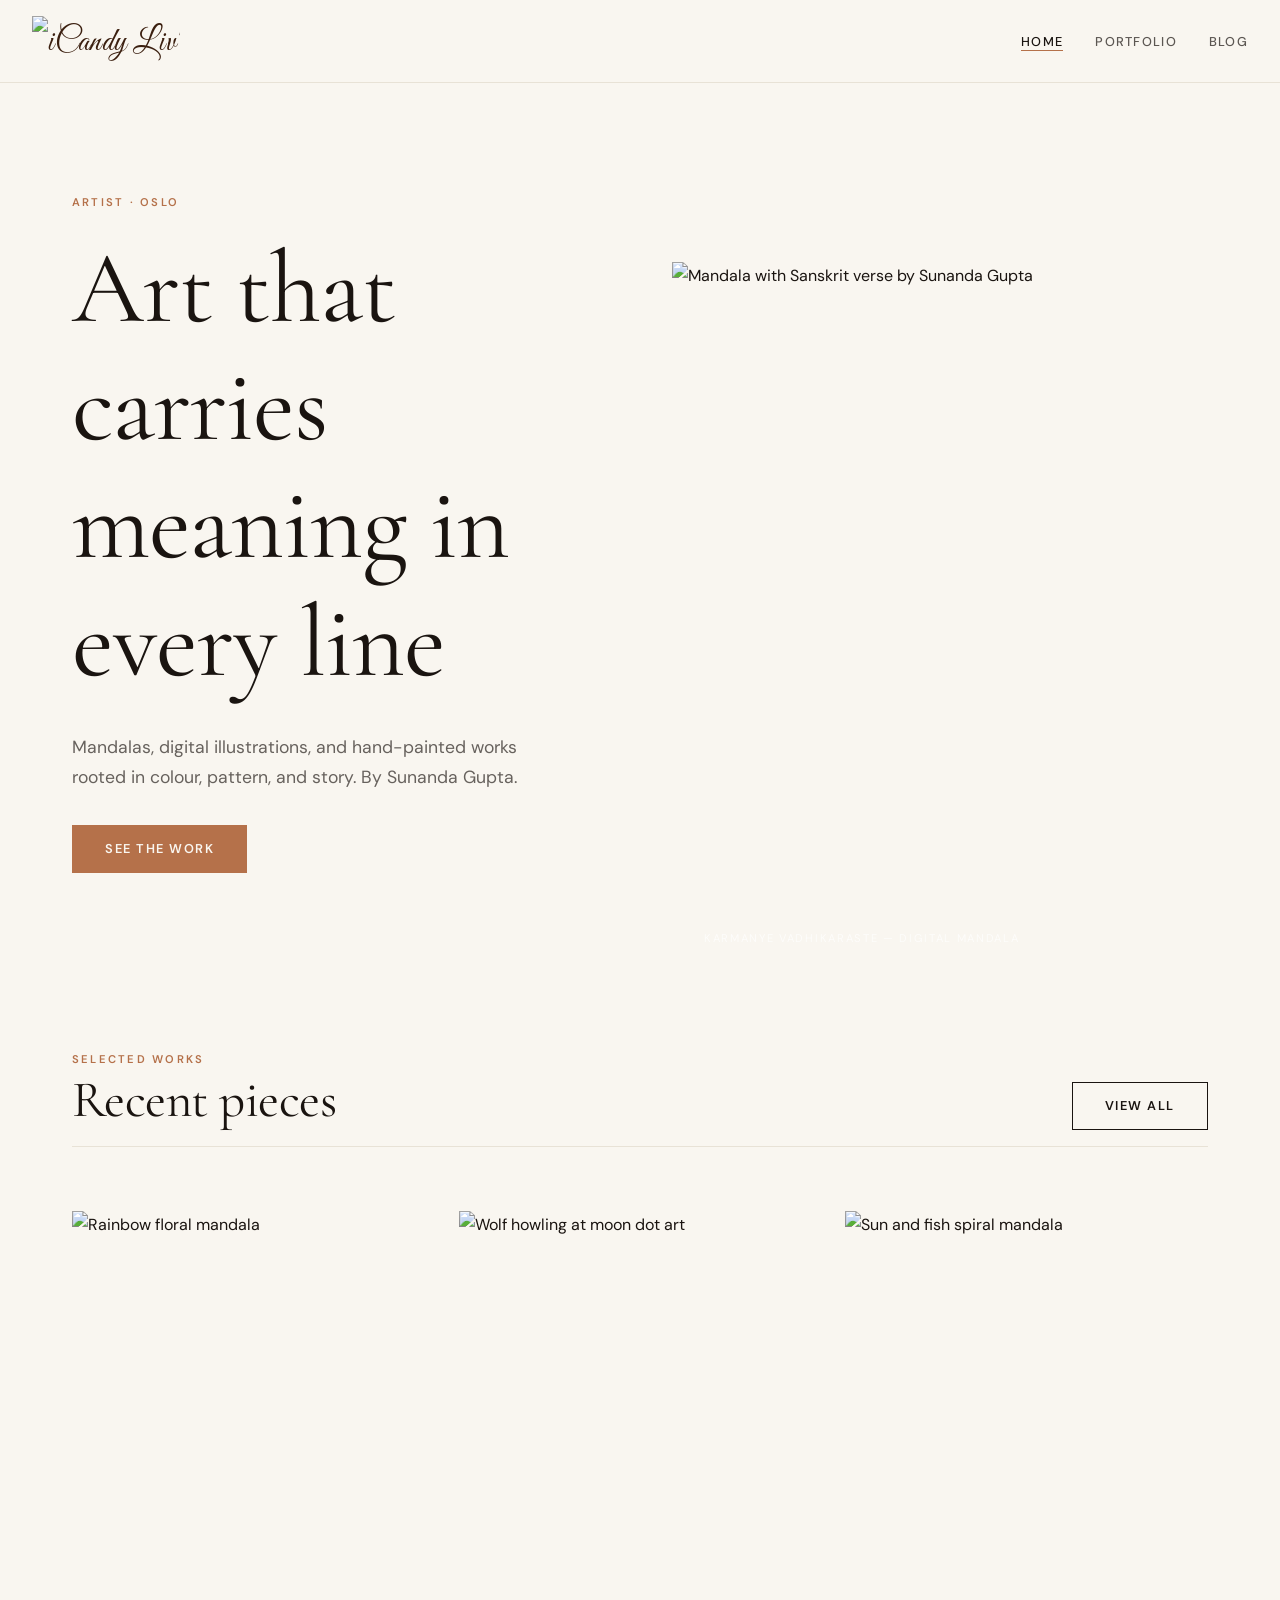
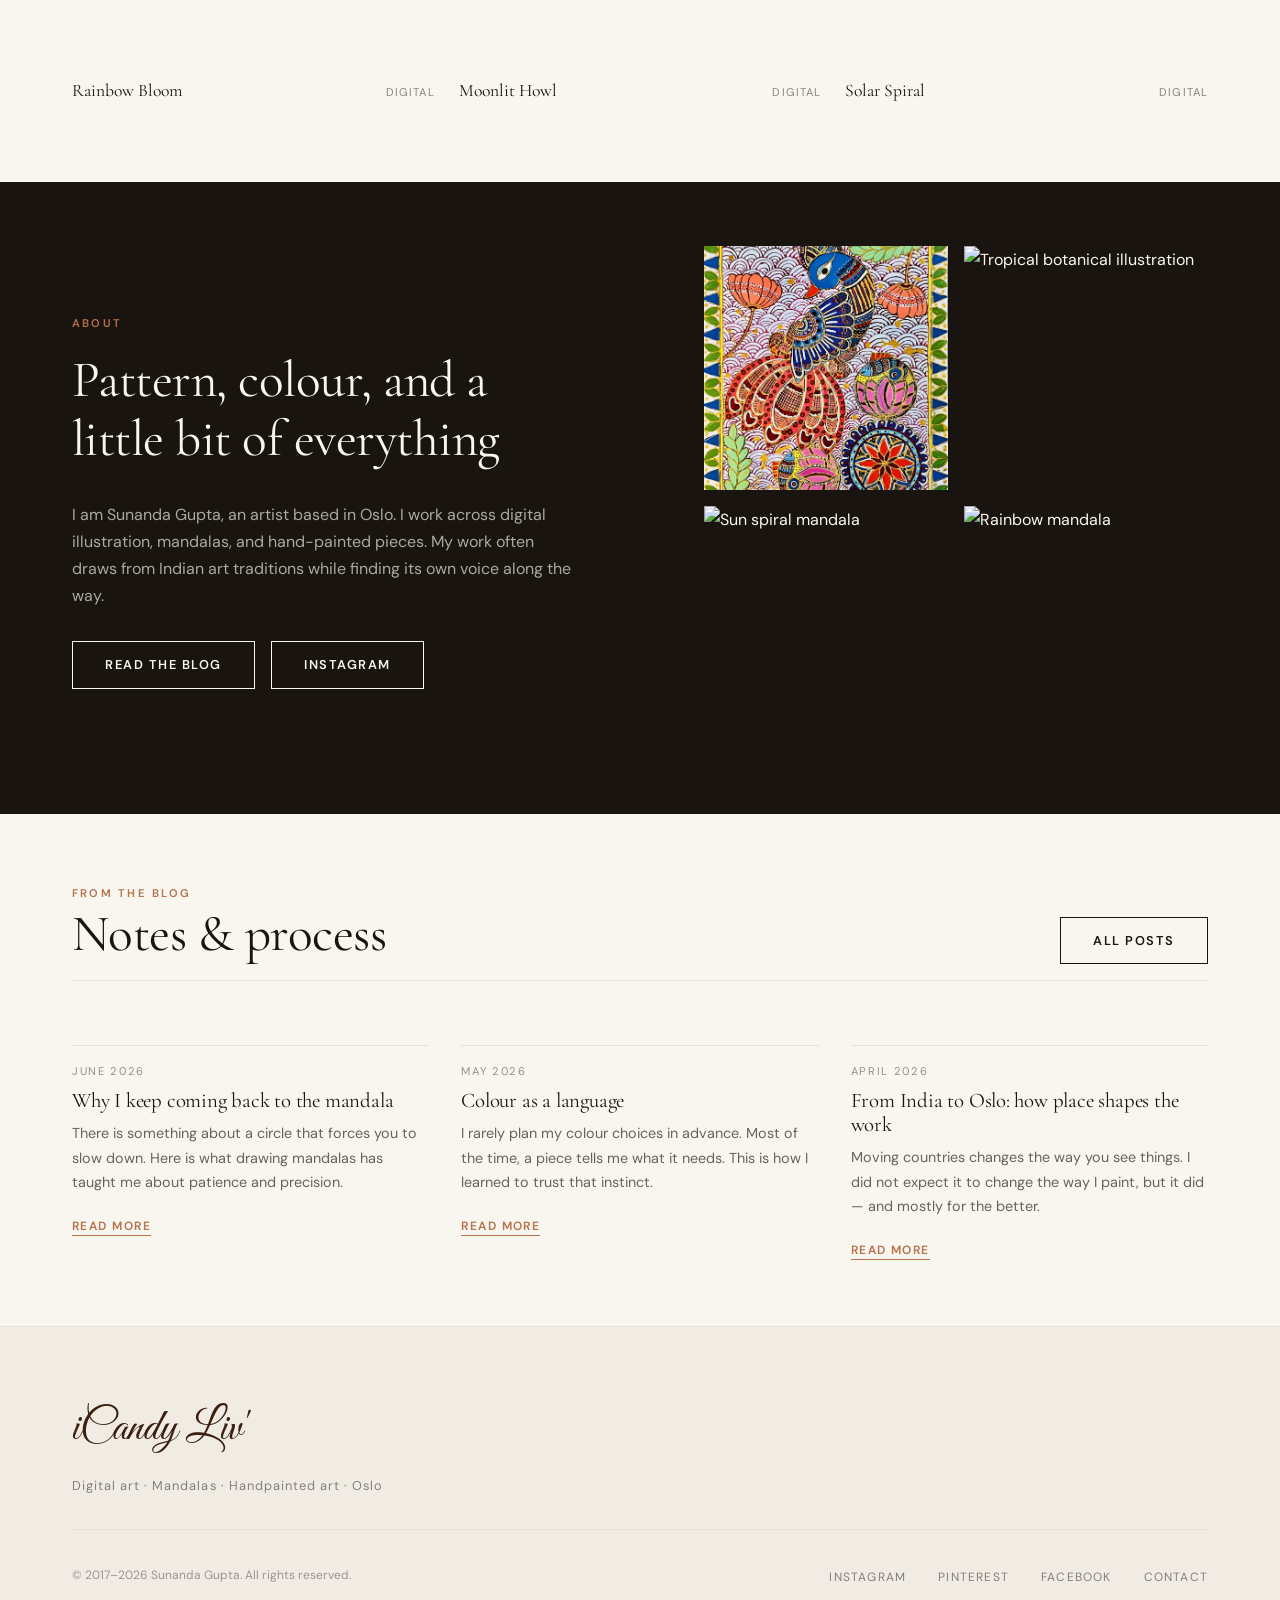
==== commit c5d65a75: "Replace text logo with image logo in navigation" ====
--- a/index.html
+++ b/index.html
@@ -6,9 +6,9 @@
   <link rel="icon" type="image/png" sizes="32x32" href="favicon-32.png" />
   <link rel="apple-touch-icon" sizes="180x180" href="apple-touch-icon.png" />
   <meta name="viewport" content="width=device-width, initial-scale=1.0" />
-  <title>Sunanda Gupta — iCandy Liv'</title>
+  <title>iCandy Liv'</title>
   <meta name="description" content="Digital art, mandalas and handpainted works by Sunanda Gupta, based in Oslo. Explore the portfolio and read about the process behind each piece." />
-  <meta property="og:title" content="iCandy Liv' — Sunanda Gupta" />
+  <meta property="og:title" content="iCandy Liv'" />
   <meta property="og:description" content="Digital art, mandalas and handpainted works by Sunanda Gupta, based in Oslo." />
   <meta property="og:image" content="https://sunandapgupta.github.io/IcandyLiv/images/IMG_6797.jpg" />
   <meta property="og:url" content="https://sunandapgupta.github.io/IcandyLiv/" />
@@ -23,7 +23,7 @@
 <body>
 
   <nav>
-    <a href="index.html" class="nav-logo">iCandy Liv'</a>
+    <a href="index.html" class="nav-logo"><img src="logo.png" alt="iCandy Liv'" style="height:50px;width:auto;" /></a>
     <ul class="nav-links">
       <li><a href="index.html" class="active">Home</a></li>
       <li><a href="portfolio.html">Portfolio</a></li>
--- a/css/style.css
+++ b/css/style.css
@@ -501,7 +501,6 @@
 
 .blog-post .post-image {
   width: 100%;
-  aspect-ratio: 16/9;
   margin: var(--space-md) 0;
 }
 
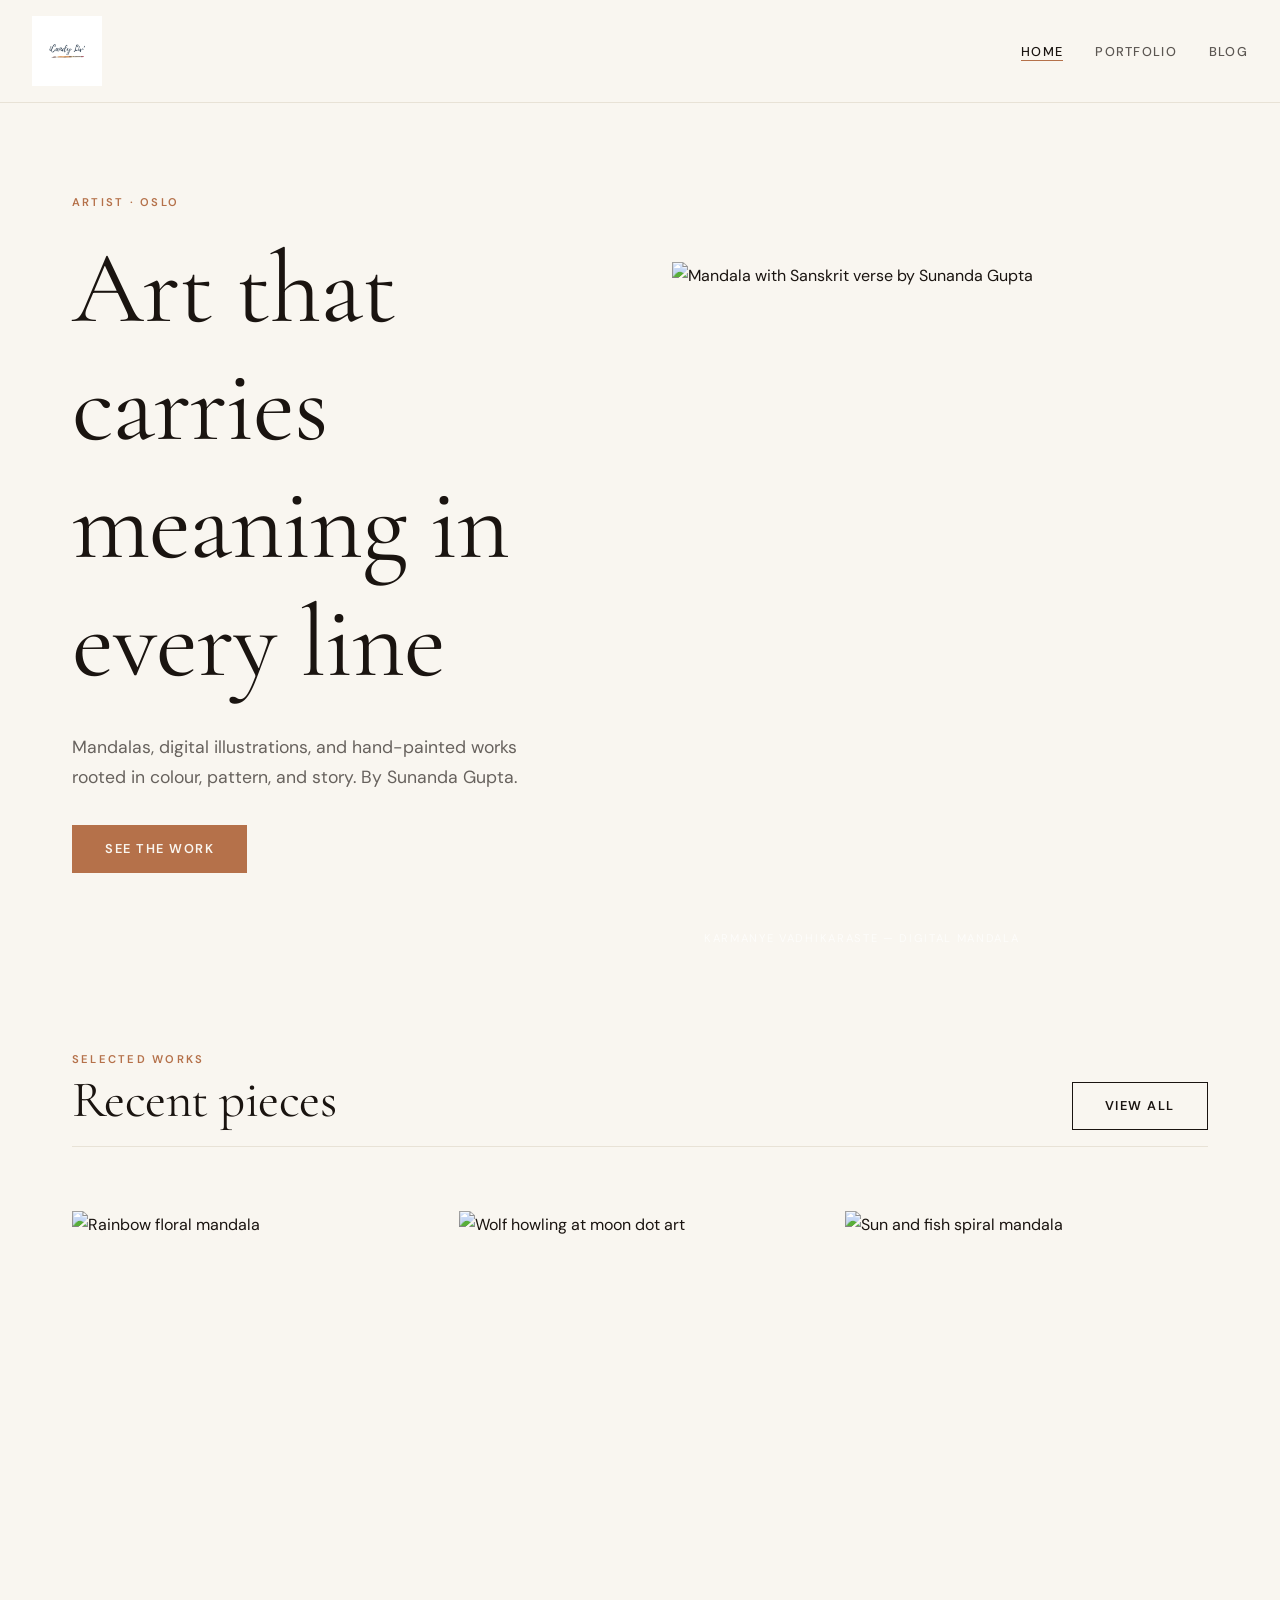
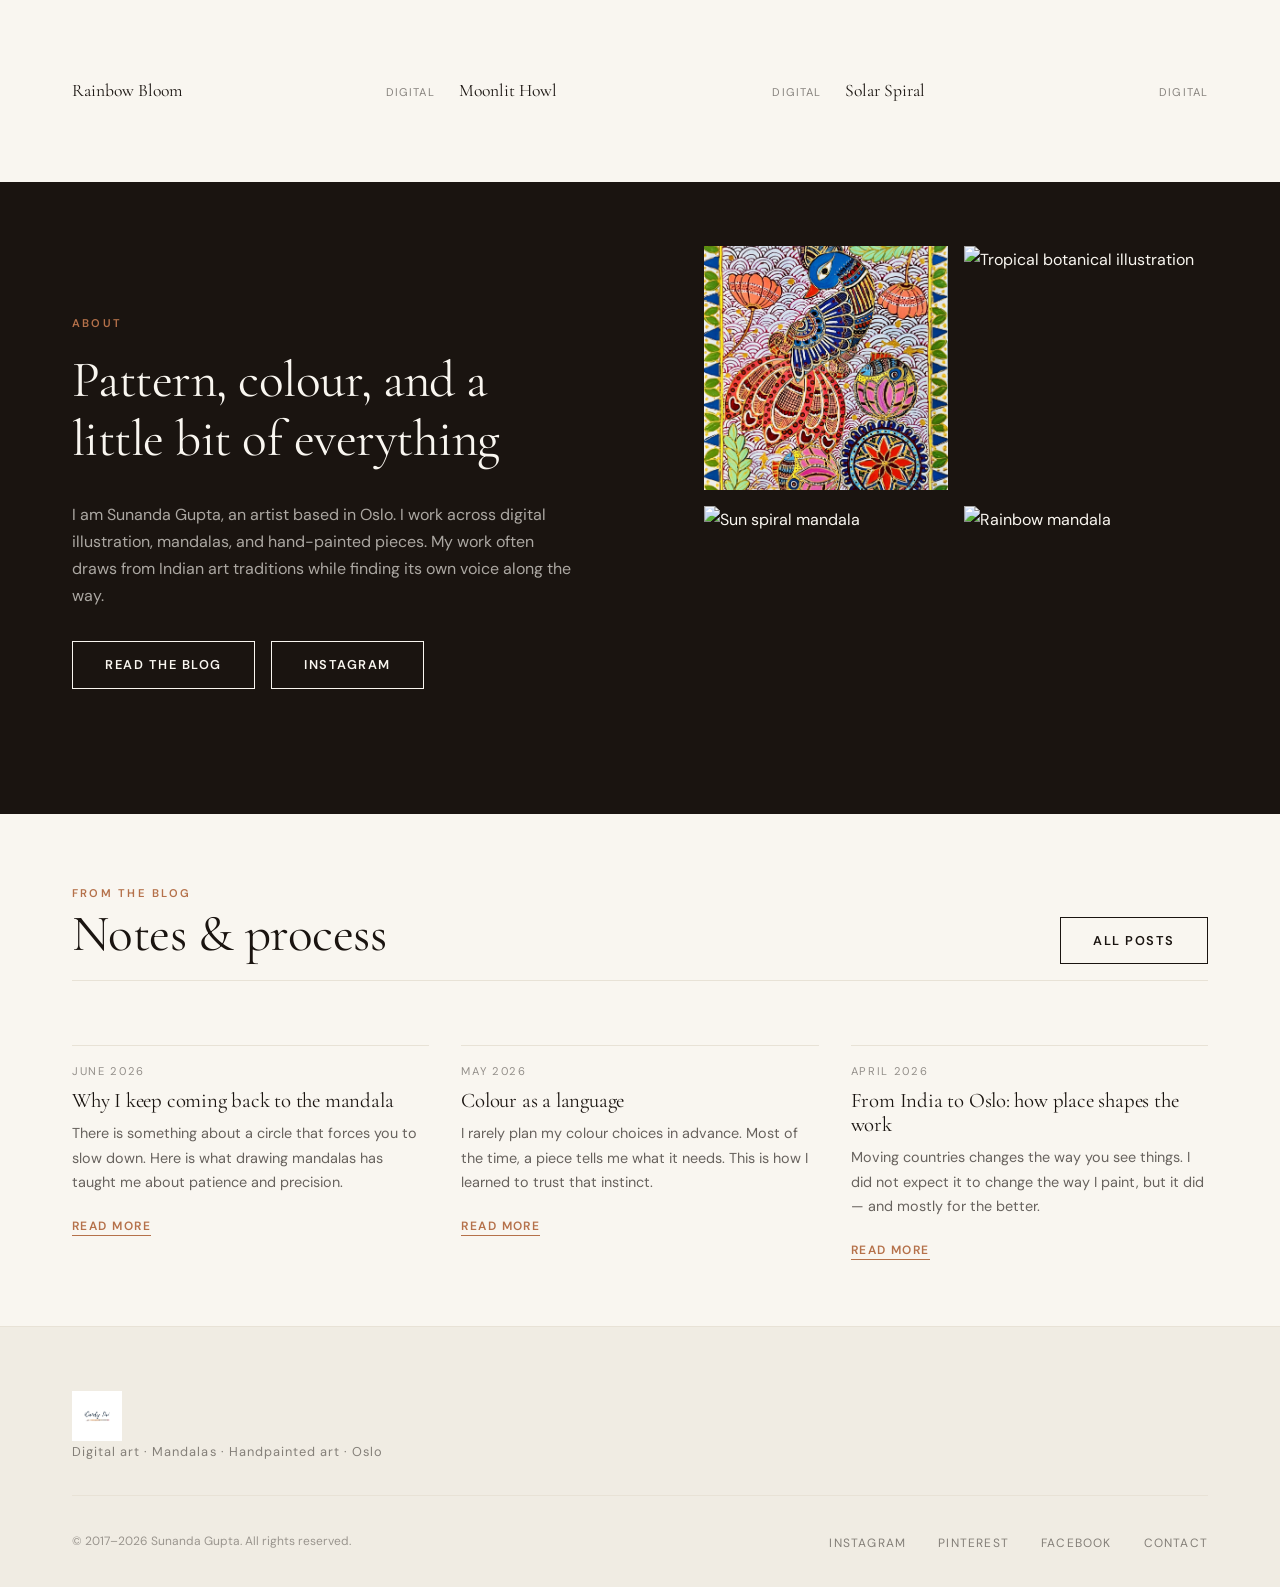
==== commit 578b5168: "Replace footer logo text with image link" ====
--- a/index.html
+++ b/index.html
@@ -23,13 +23,13 @@
 <body>
 
   <nav>
-    <a href="index.html" class="nav-logo"><img src="logo.png" alt="iCandy Liv'" style="height:50px;width:auto;" /></a>
-    <ul class="nav-links">
-      <li><a href="index.html" class="active">Home</a></li>
-      <li><a href="portfolio.html">Portfolio</a></li>
-      <li><a href="blog.html">Blog</a></li>
-    </ul>
-  </nav>
+  <a href="index.html" class="nav-logo"><img src="logo.png" alt="iCandy Liv'" style="height:70px;width:auto;display:block;" /></a>
+  <ul class="nav-links">
+    <li><a href="index.html" class="active">Home</a></li>
+    <li><a href="portfolio.html">Portfolio</a></li>
+    <li><a href="blog.html">Blog</a></li>
+  </ul>
+</nav>
 
   <!-- HERO -->
   <section class="hero container">
@@ -152,7 +152,7 @@
   <!-- FOOTER -->
   <footer>
     <div class="container">
-      <div class="footer-logo">iCandy Liv'</div>
+     <a href="index.html" class="footer-logo"><img src="logo.png" alt="iCandy Liv'" style="height:50px;width:auto;" /></a>
       <p class="footer-tagline">Digital art · Mandalas · Handpainted art · Oslo</p>
       <div class="footer-inner">
         <span class="copyright">© 2017–2026 Sunanda Gupta. All rights reserved.</span>
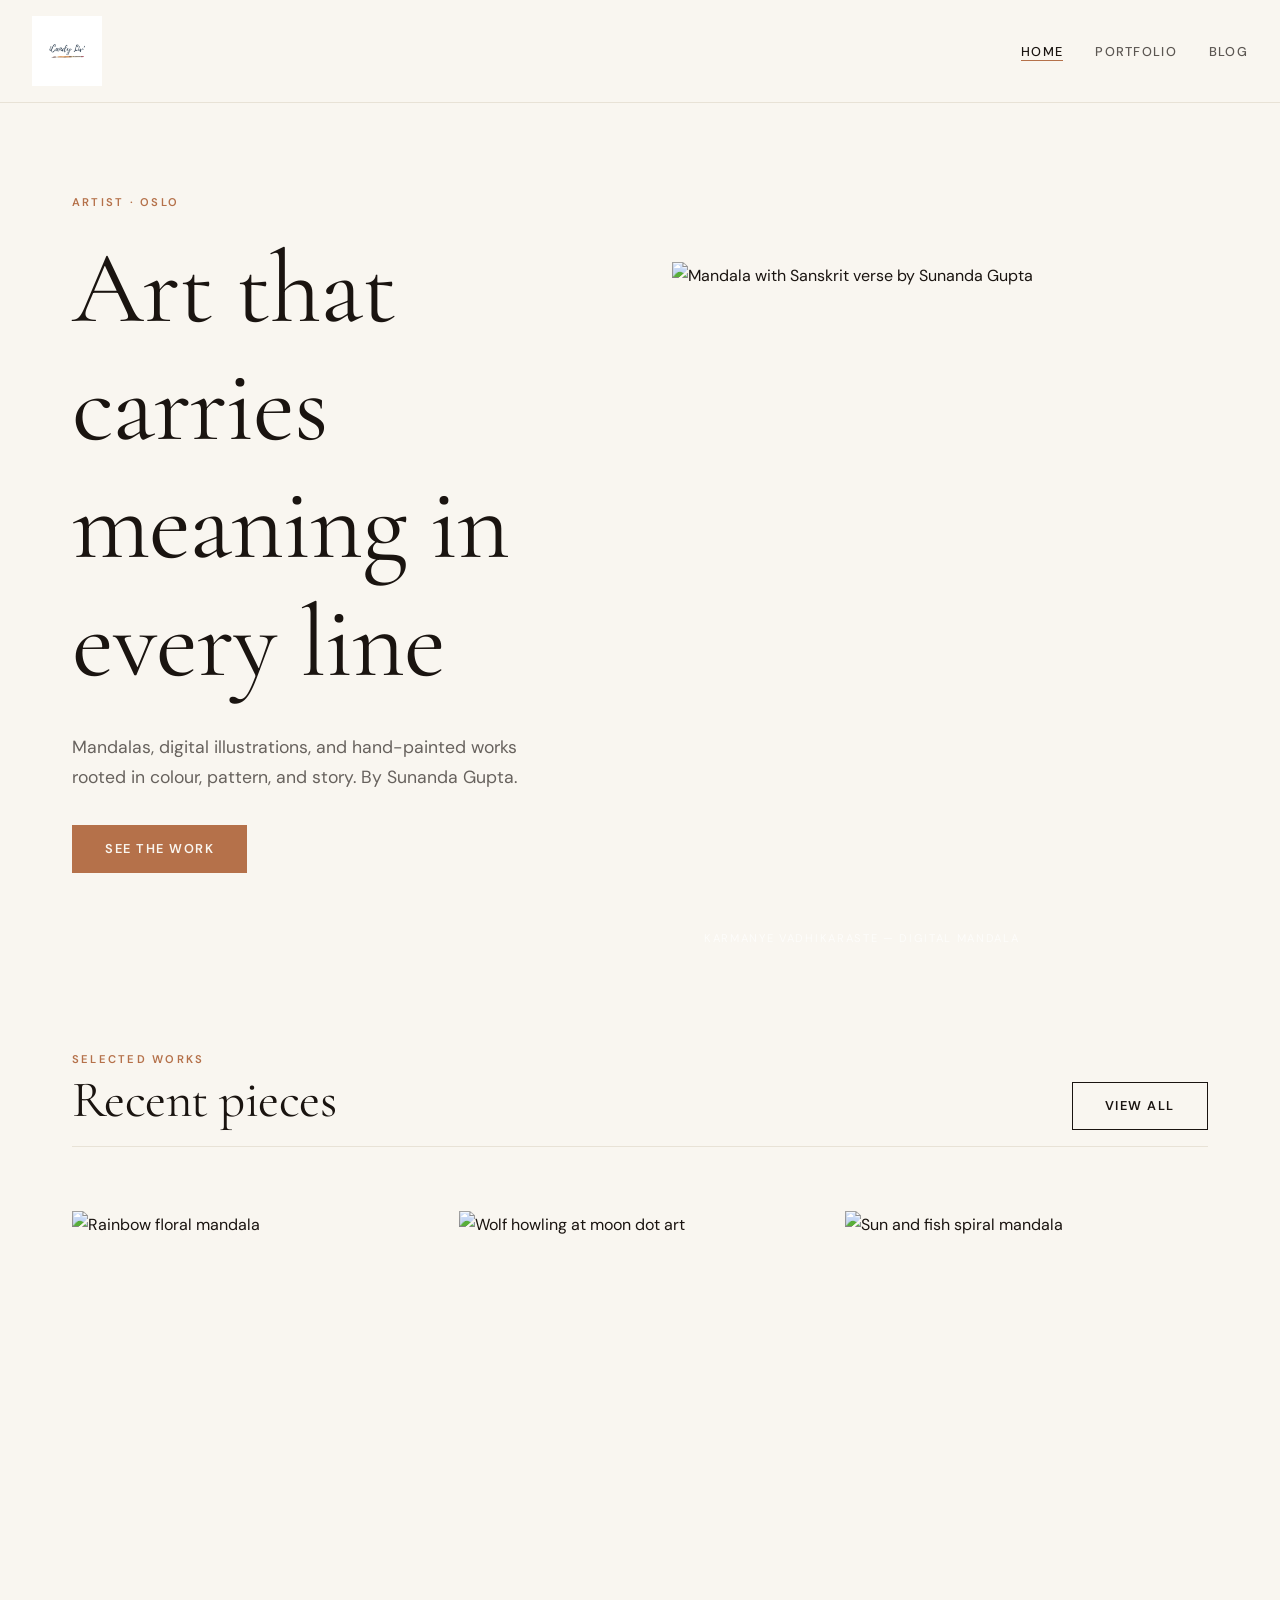
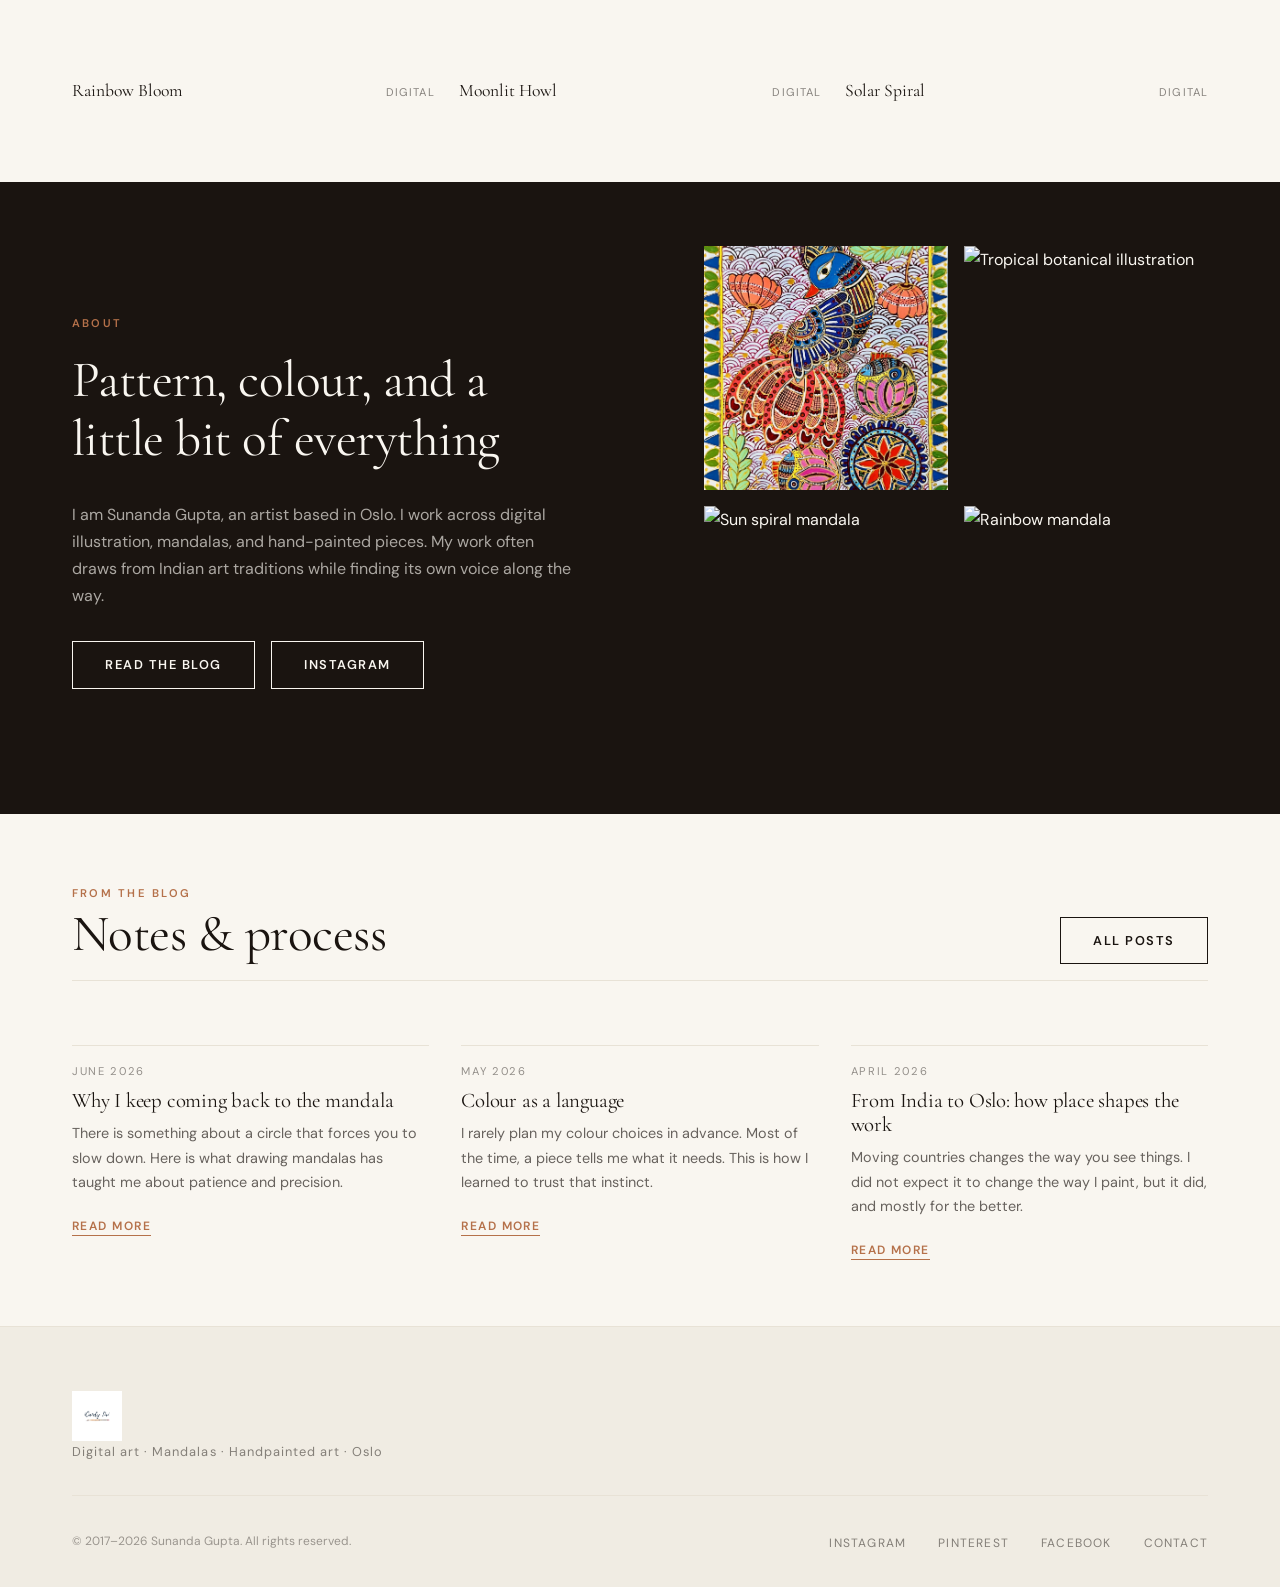
==== commit 23b15634: "Update index.html" ====
--- a/index.html
+++ b/index.html
@@ -142,7 +142,7 @@
         <article class="blog-card">
           <p class="blog-date">April 2026</p>
           <h3>From India to Oslo: how place shapes the work</h3>
-          <p>Moving countries changes the way you see things. I did not expect it to change the way I paint, but it did — and mostly for the better.</p>
+          <p>Moving countries changes the way you see things. I did not expect it to change the way I paint, but it did, and mostly for the better.</p>
           <a href="blog/post-3.html" class="read-more">Read more</a>
         </article>
       </div>
